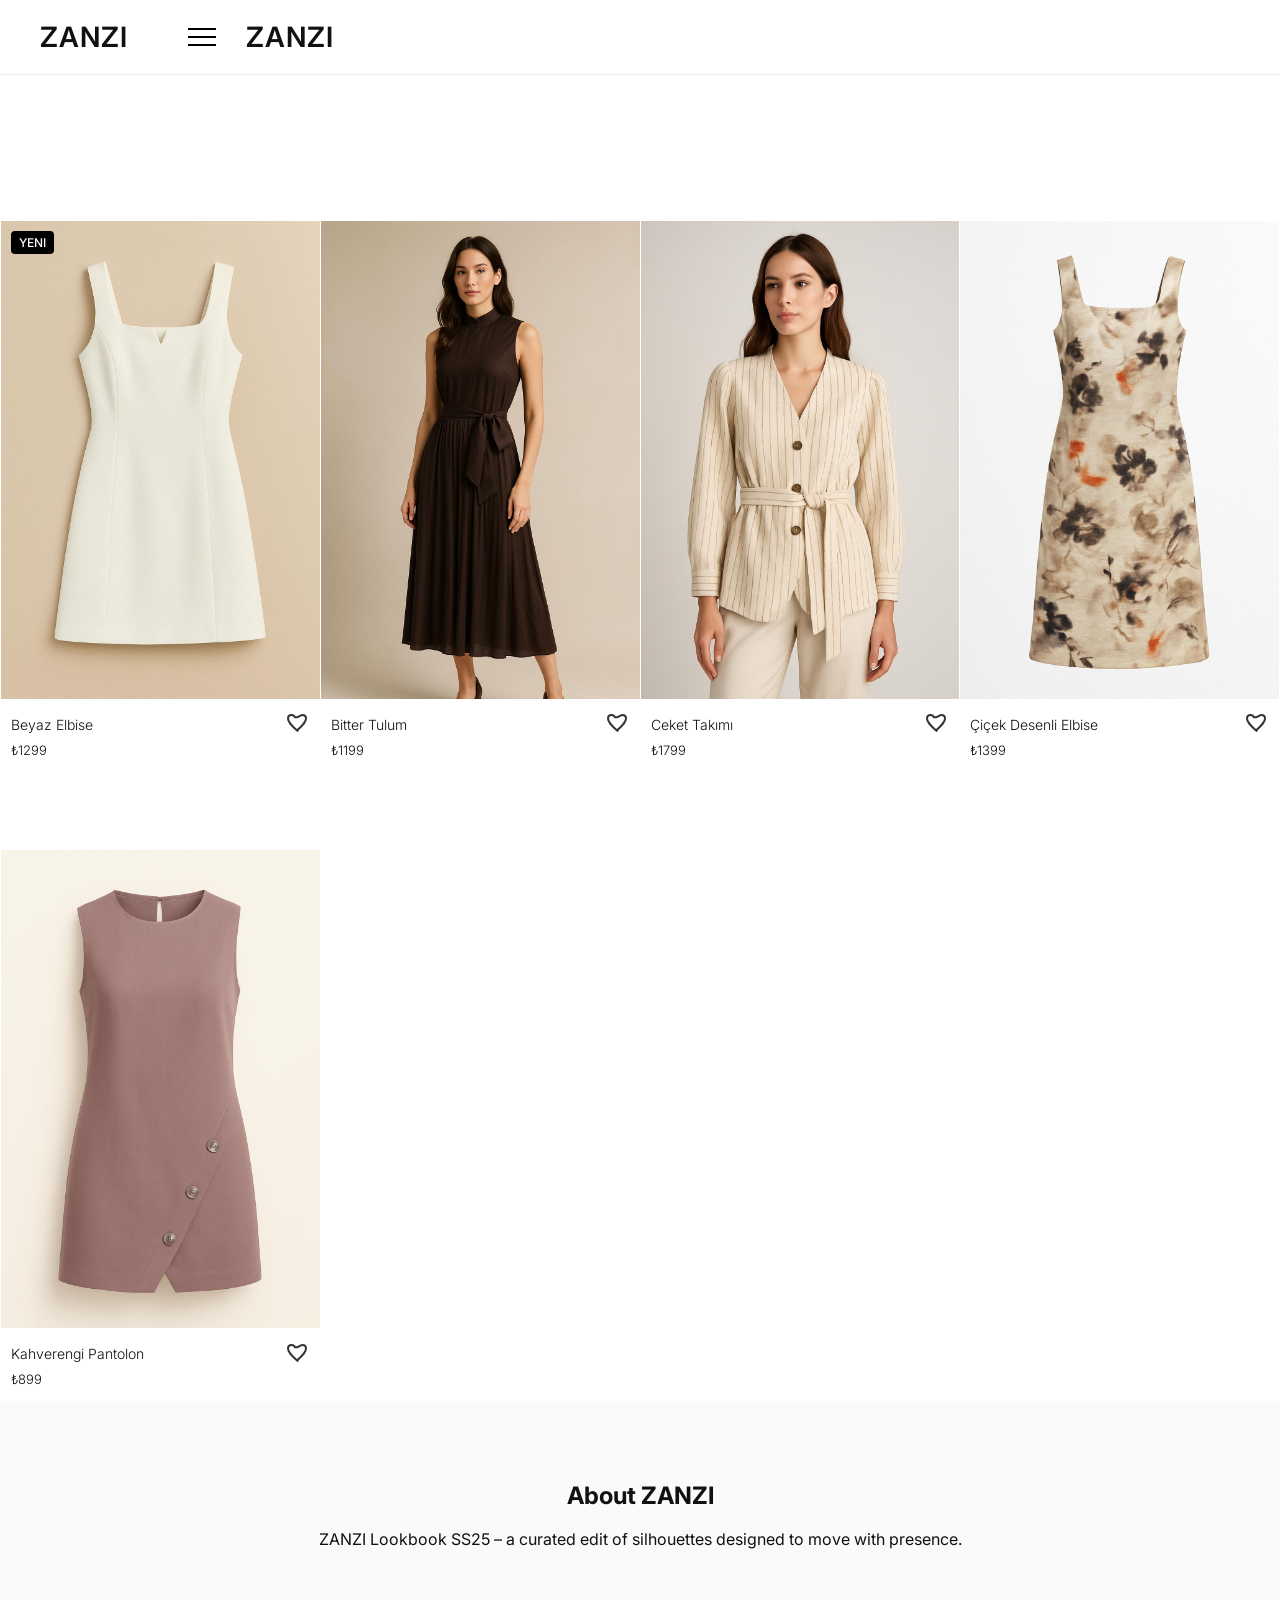
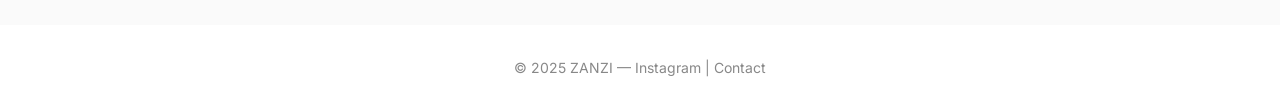
==== index.html @ be638c6b "Update index.html" ====
<!DOCTYPE html>
<html lang="en">
<head>
  <meta charset="UTF-8" />
  <meta name="viewport" content="width=device-width, initial-scale=1.0" />
  <title>ZANZI Lookbook</title>
  <link rel="stylesheet" href="style.css" />
  <link href="https://fonts.googleapis.com/css2?family=Playfair+Display:wght@400;600&family=Inter:wght@400;500&display=swap" rel="stylesheet">
</head>
<body class="page-transition">

<header>
  <div class="header-left">
  <div class="logo">ZANZI</div>
  <div id="userInfo" class="user-info"></div>
    <div class="hamburger" onclick="toggleMenu()">
      <svg width="28" height="18" viewBox="0 0 28 18" fill="none" xmlns="http://www.w3.org/2000/svg">
        <rect class="line1" y="0" width="28" height="2" fill="black"/>
        <rect class="line2" y="8" width="28" height="2" fill="black"/>
        <rect class="line3" y="16" width="28" height="2" fill="black"/>
      </svg>
    </div>
    <div class="logo">ZANZI</div>
  </div>
</header>

<div id="overlay" class="overlay" onclick="toggleMenu()"></div>
  
<nav id="mobileMenu" class="mobile-menu">
  <div class="close-btn" onclick="toggleMenu()">
  <svg viewBox="0 0 24 24" width="20" height="20" xmlns="http://www.w3.org/2000/svg">
    <line x1="4" y1="4" x2="20" y2="20" stroke="#000" stroke-width="2" />
    <line x1="20" y1="4" x2="4" y2="20" stroke="#000" stroke-width="2" />
  </svg>
</div>

  <style>
    .menu-links li a.highlight {
      color: #E63946; /* Kırmızı */
      font-weight: 600; /* Hafif kalın */
    }
    .menu-links li a {
      font-size: 16px; /* Daha küçük font */
      text-decoration: none;
      color: black;
      display: block;
      padding: 8px 20px; /* Sola hizalama için iç boşluk */
      transition: color 0.3s ease;
      text-align: left; /* SOLA HİZALI */
      text-transform: uppercase;
    }
    .menu-links li a:hover {
      color: #666; /* Hover'da hafif gri */
    }
    .menu-links {
      list-style: none;
      padding: 0;
      margin-top: 60px;
    }
  </style>

  <ul class="menu-links">
    <li><a href="/yeni-gelenler" class="highlight">Yeni Gelenler</a></li>
    <li><a href="/kategori/elbise">Elbise</a></li>
    <li><a href="/kategori/pantolon">Pantolon</a></li>
    <li><a href="/kategori/gomlek-ve-bluzlar">Gömlek ve Bluzlar</a></li>
    <li><a href="/kategori/takim-ve-kombinler">Takım ve Kombinler</a></li>
    <li><a href="/kategori/ceket">Ceket</a></li>
    <li><a href="/kategori/etek">Etek</a></li>
    <li><a href="/kategori/tulum">Tulum</a></li>
    <li><a href="favoriler.html" class="highlight">Favorilerim</a></li>
    <li><a href="login.html">Giriş Yap</a></li>

  </ul>
</nav>


<main>
  <section class="hero">
    <div class="overlay">
      <h1>Spring/Summer 2025</h1>
      <p>Minimal shapes. Modern silhouettes.</p>
    </div>
  </section>

  <section class="lookbook">
    <!-- Beyaz Elbise -->
    <div class="product-card fade-in">
      <div class="slider-container">
        <div class="badge">Yeni</div>
        <div class="slider" data-offset="0">
          <div class="slide-item">
            <img src="images/beyaz1.jpg" alt="Beyaz 1" loading="lazy">
          </div>
          <div class="slide-item">
            <img src="images/beyaz2.jpg" alt="Beyaz 2" loading="lazy">
          </div>
        </div>
        <button class="prev" onclick="slidePrev(this)">‹</button>
        <button class="next" onclick="slideNext(this)">›</button>
      </div>
      <div class="product-info">
        <div class="info-top">
          <a href="beyaz.html"><h2>Beyaz Elbise</h2></a>
          <div class="favorite-icon" onclick="toggleFavorite(this)">
            <svg viewBox="0 0 24 24" class="heart" xmlns="http://www.w3.org/2000/svg">
              <path d="M12 21.35l-1.45-1.32C5.4 15.36 2 12.28 2 8.5
              2 6.5 3.5 5 5.5 5c1.54 0 3.04.99 3.57 2.36h1.87C13.46 5.99
              14.96 5 16.5 5 18.5 5 20 6.5 20 8.5c0 3.78-3.4 6.86-8.55 11.54L12 21.35z"
              fill="none" stroke="#333" stroke-width="2"/>
            </svg>
          </div>
        </div>
        <p class="price">₺1299</p>
      </div>
    </div>

    <!-- Bitter Tulum -->
    <div class="product-card fade-in">
      <div class="slider-container">
        <div class="slider" data-offset="0">
          <div class="slide-item">
            <img src="images/bitter1.jpg" alt="Bitter" loading="lazy">
          </div>
        </div>
        <button class="prev" onclick="slidePrev(this)">‹</button>
        <button class="next" onclick="slideNext(this)">›</button>
      </div>
      <div class="product-info">
        <div class="info-top">
          <a href="bitter.html"><h2>Bitter Tulum</h2></a>
          <div class="favorite-icon" onclick="toggleFavorite(this)">
            <svg viewBox="0 0 24 24" class="heart" xmlns="http://www.w3.org/2000/svg">
              <path d="M12 21.35l-1.45-1.32C5.4 15.36 2 12.28 2 8.5
              2 6.5 3.5 5 5.5 5c1.54 0 3.04.99 3.57 2.36h1.87C13.46 5.99
              14.96 5 16.5 5 18.5 5 20 6.5 20 8.5c0 3.78-3.4 6.86-8.55 11.54L12 21.35z"
              fill="none" stroke="#333" stroke-width="2"/>
            </svg>
          </div>
        </div>
        <p class="price">₺1199</p>
      </div>
    </div>

    <!-- Ceket Takımı -->
    <div class="product-card fade-in">
      <div class="slider-container">
        <div class="slider" data-offset="0">
          <div class="slide-item">
            <img src="images/ceket1.jpg" alt="Ceket 1" loading="lazy">
          </div>
          <div class="slide-item">
            <img src="images/ceket2.jpg" alt="Ceket 2" loading="lazy">
          </div>
        </div>
        <button class="prev" onclick="slidePrev(this)">‹</button>
        <button class="next" onclick="slideNext(this)">›</button>
      </div>
      <div class="product-info">
        <div class="info-top">
          <a href="ceket.html"><h2>Ceket Takımı</h2></a>
          <div class="favorite-icon" onclick="toggleFavorite(this)">
            <svg viewBox="0 0 24 24" class="heart" xmlns="http://www.w3.org/2000/svg">
              <path d="M12 21.35l-1.45-1.32C5.4 15.36 2 12.28 2 8.5
              2 6.5 3.5 5 5.5 5c1.54 0 3.04.99 3.57 2.36h1.87C13.46 5.99
              14.96 5 16.5 5 18.5 5 20 6.5 20 8.5c0 3.78-3.4 6.86-8.55 11.54L12 21.35z"
              fill="none" stroke="#333" stroke-width="2"/>
            </svg>
          </div>
        </div>
        <p class="price">₺1799</p>
      </div>
    </div>
    <!-- Çiçek Desenli Elbise -->
    <div class="product-card fade-in">
      <div class="slider-container">
        <div class="slider" data-offset="0">
          <div class="slide-item">
            <img src="images/cicek1.jpg" alt="Çiçek 1" loading="lazy">
          </div>
          <div class="slide-item">
            <img src="images/cicek2.jpg" alt="Çiçek 2" loading="lazy">
          </div>
        </div>
        <button class="prev" onclick="slidePrev(this)">‹</button>
        <button class="next" onclick="slideNext(this)">›</button>
      </div>
      <div class="product-info">
        <div class="info-top">
          <a href="cicek.html"><h2>Çiçek Desenli Elbise</h2></a>
          <div class="favorite-icon" onclick="toggleFavorite(this)">
            <svg viewBox="0 0 24 24" class="heart" xmlns="http://www.w3.org/2000/svg">
              <path d="M12 21.35l-1.45-1.32C5.4 15.36 2 12.28 2 8.5
              2 6.5 3.5 5 5.5 5c1.54 0 3.04.99 3.57 2.36h1.87C13.46 5.99
              14.96 5 16.5 5 18.5 5 20 6.5 20 8.5c0 3.78-3.4 6.86-8.55 11.54L12 21.35z"
              fill="none" stroke="#333" stroke-width="2"/>
            </svg>
          </div>
        </div>
        <p class="price">₺1399</p>
      </div>
    </div>

    <!-- Kahverengi Pantolon -->
    <div class="product-card fade-in">
      <div class="slider-container">
        <div class="slider" data-offset="0">
          <div class="slide-item">
            <img src="images/kahve1.jpg" alt="Kahverengi" loading="lazy">
          </div>
        </div>
        <button class="prev" onclick="slidePrev(this)">‹</button>
        <button class="next" onclick="slideNext(this)">›</button>
      </div>
      <div class="product-info">
        <div class="info-top">
          <a href="kahve.html"><h2>Kahverengi Pantolon</h2></a>
          <div class="favorite-icon" onclick="toggleFavorite(this)">
            <svg viewBox="0 0 24 24" class="heart" xmlns="http://www.w3.org/2000/svg">
              <path d="M12 21.35l-1.45-1.32C5.4 15.36 2 12.28 2 8.5
              2 6.5 3.5 5 5.5 5c1.54 0 3.04.99 3.57 2.36h1.87C13.46 5.99
              14.96 5 16.5 5 18.5 5 20 6.5 20 8.5c0 3.78-3.4 6.86-8.55 11.54L12 21.35z"
              fill="none" stroke="#333" stroke-width="2"/>
            </svg>
          </div>
        </div>
        <p class="price">₺899</p>
      </div>
    </div>

  </section>

  <section class="about">
    <h2>About ZANZI</h2>
    <p>ZANZI Lookbook SS25 – a curated edit of silhouettes designed to move with presence.</p>
  </section>
</main>

<footer>
  <p>© 2025 ZANZI — Instagram | Contact</p>
</footer>

<script src="script.js"></script>

</body>
</html>
<script>
  const currentUser = localStorage.getItem("currentUser");
  const userInfo = document.getElementById("userInfo");

  if (currentUser && userInfo) {
    userInfo.innerHTML = `👋 Merhaba, ${currentUser} <button onclick="logout()">Çıkış</button>`;
  }

  function logout() {
    localStorage.removeItem("currentUser");
    location.reload();
  }
</script>
---- style.css ----
/* Genel */
body {
  font-family: 'Inter', sans-serif;
  margin: 0;
  padding: 0;
  background: #fff;
  color: #111;
}

h1, h2 {
  font-family: 'Inter', sans-serif;
}

.page-transition {
  opacity: 0;
  transition: opacity 0.5s ease;
}
.page-transition.visible {
  opacity: 1;
}

/* Header */
header {
  position: fixed;
  top: 0;
  width: 100%;
  background: #fff;
  display: flex;
  align-items: center;
  justify-content: flex-start;
  padding: 20px 40px;
  border-bottom: 1px solid #eee;
  z-index: 999;
}

.header-left {
  display: flex;
  align-items: center;
  gap: 30px;
}

.logo {
  font-size: 28px;
  font-weight: 600;
  letter-spacing: 1px;
}

/* Hamburger Menu */
.hamburger {
  cursor: pointer;
  display: flex;
  align-items: center;
  justify-content: center;
}

.hamburger svg {
  transition: transform 0.3s ease;
}

.hamburger:hover svg {
  transform: scale(1.1);
}

.hamburger svg rect {
  transition: all 0.4s ease;
}

.hamburger.active .line1 {
  transform: rotate(45deg) translate(5px, 5px);
}
.hamburger.active .line2 {
  opacity: 0;
}
.hamburger.active .line3 {
  transform: rotate(-45deg) translate(5px, -5px);
}

/* Mobile Menu */
.mobile-menu {
  position: fixed;
  top: 0;
  left: -100%;
  width: 50%;
  height: 100%;
  background: #fff;
  box-shadow: 4px 0 10px rgba(0,0,0,0.2);
  transition: left 0.5s ease;
  z-index: 1000;
  padding: 60px 20px;
}

.mobile-menu.show-menu {
  left: 0;
}

.mobile-menu ul {
  list-style: none;
  padding: 0;
  margin: 0;
}

.mobile-menu ul li {
  margin-bottom: 30px;
}

.mobile-menu ul li a {
  text-decoration: none;
  color: #111;
  font-size: 13px;
  font-weight: 500;
  transition: color 0.3s ease;
}

.mobile-menu ul li a:hover {
  color: #999;
}

.close-btn {
  position: absolute;
  top: 20px;
  right: 20px; /* ← SOL DEĞİL, SAĞA YASLADIK */
  z-index: 1000;
  cursor: pointer;
}

.close-btn:hover {
  transform: rotate(90deg);
}

/* Main */
main {
  padding-top: 100px;
}

/* Hero */
.hero {
  padding: 60px;
  text-align: center;
}

/* Lookbook */
.lookbook {
  display: grid;
  grid-template-columns: repeat(4, 1fr);
  column-gap: 1px;
  row-gap: 80px;
  padding: 1px;
}

/* Slider yapısı */
.slider-container {
  position: relative;
  overflow: hidden;
  width: 100%;
  padding-top: 150%; /* 3:4 oran */
}

.slider {
  position: absolute;
  top: 0;
  left: 0;
  height: 100%;
  display: flex;
  transition: transform 0.5s ease;
}

.slide-item {
  flex: 0 0 100%;
  height: 100%;
  display: flex;
  align-items: center;
  justify-content: center;
}

.slide-item img {
  width: 100%;
  height: 100%;
  object-fit: cover;
  aspect-ratio: 3 / 4;
}

/* Scroll Butonları */
.prev,
.next {
  position: absolute;
  top: 50%;
  transform: translateY(-50%);
  background: transparent; /* <<< Arka plan tamamen şeffaf */
  border: none;
  font-size: 28px;
  cursor: pointer;
  padding: 6px 10px;
  z-index: 10;
  color: #333; /* <<< Ok rengi sabit */
  opacity: 0; /* <<< Başlangıçta görünmez */
}


.slider-container:hover .prev,
.slider-container:hover .next {
  opacity: 1; /* <<< Slider'ın üstüne gelince görünür */
}




.prev {
  left: 10px;
}

.next {
  right: 10px;
}



/* Ürün Kartı */
.product-card {
  flex: 0 0 auto;
  width: 100%;
  overflow: hidden;
  text-align: center;
}

.product-info {
  padding: 10px;
  text-align: left;
}

.product-info h2 {
  font-size: 14px;
  font-weight: 300;
  margin: 5px 0 3px;
  letter-spacing: 0;
  color: #111;
  text-decoration: none;
  text-transform: none;
  line-height: 1.6;
}

.product-info .price {
  font-size: 13px;
  font-weight: 300;
  color: #111;
  margin: 0;
  line-height: 1.6;
}

.product-card a {
  text-decoration: none;
  color: inherit;
}

/* Favori İkonu */
.info-top {
  display: flex;
  align-items: center;
  justify-content: space-between;
}

.favorite-icon .heart {
  width: 24px;
  height: 24px;
  transition: all 0.3s ease;
  cursor: pointer;
}

.favorite-icon.active .heart path {
  fill: #E63946;
  stroke: #E63946;
}



/* About */
.about {
  text-align: center;
  padding: 60px 40px;
  background-color: #fafafa;
}

/* Footer */
footer {
  text-align: center;
  padding: 20px;
  font-size: 14px;
  color: #888;
}

/* Fade-in Animasyon */
.fade-in {
  opacity: 0;
  transform: translateY(20px);
  transition: opacity 0.8s ease, transform 0.8s ease;
}
.fade-in.visible {
  opacity: 1;
  transform: translateY(0);
}

/* Responsive */
@media (max-width: 1024px) {
  .lookbook {
    grid-template-columns: repeat(2, 1fr);
  }
}

@media (max-width: 768px) {
  .lookbook {
    grid-template-columns: 1fr;
  }
}
.badge {
  position: absolute;
  top: 10px;
  left: 10px;
  background: black;
  color: white;
  font-size: 12px;
  padding: 4px 8px;
  text-transform: uppercase;
  border-radius: 4px;
  font-weight: 500;
  z-index: 5;
}
.overlay {
  position: fixed;
  top: 0;
  left: 0;
  width: 100%;
  height: 100%;
  background: rgba(0, 0, 0, 0.2); /* %70 karanlık */
  z-index: 8; /* Menüden hemen aşağıda olmalı */
  opacity: 0;
  pointer-events: none;
  transition: opacity 0.3s ease;
}

.overlay.show {
  opacity: 1;
  pointer-events: all;
}
<style>
  .menu-links li a.highlight {
    color: #E63946; /* Kırmızı - Yeni Gelenler */
    font-weight: 600;
  }
  .menu-links li a {
    font-size: 14px; /* Mango.com büyüklüğü */
    line-height: 18px; /* Satır yüksekliği */
    text-decoration: none;
    color: black;
    display: block;
    padding: 8px 20px; /* Sol boşluk */
    transition: color 0.3s ease;
    text-align: left; /* Sola hizalı */
    letter-spacing: 0.2px; /* Profesyonel görünüm için hafif aralık */
  }
  .menu-links li a:hover {
    color: #666; /* Hover efekt */
  }
  .menu-links {
    list-style: none;
    padding: 0;
    margin-top: 60px;
  }
</style>
/* -------------------
   Sliding Menu Temel Stil
-------------------- */
#mobileMenu {
  position: fixed;
  top: 0;
  left: 0;
  height: 100%;
  background: white;
  z-index: 999;
  transform: translateX(-100%);
  transition: transform 0.4s cubic-bezier(0.4, 0, 0.2, 1); /* Daha pürüzsüz */
  overflow-y: auto;
  padding-top: 80px;
  width: 100%; /* Mobil için tam ekran */
  box-shadow: 2px 0 10px rgba(0, 0, 0, 0.1);
}

/* Menü Açıldığında */
#mobileMenu.show-menu {
  transform: translateX(0);
}

/* -------------------
   Masaüstü Ekranlar için Menü Genişliğini Daralt
-------------------- */
@media (min-width: 768px) {
  #mobileMenu {
    width: 400px; /* Masaüstünde sabit sol panel */
  }
}

/* -------------------
   Overlay (karartma katmanı)
-------------------- */
#overlay {
  position: fixed;
  top: 0;
  left: 0;
  width: 100%;
  height: 100%;
  background: rgba(0,0,0,0.7);
  z-index: 998;
  opacity: 0;
  pointer-events: none;
  transition: opacity 0.3s ease;
}
#overlay.show {
  opacity: 1;
  pointer-events: all;
}
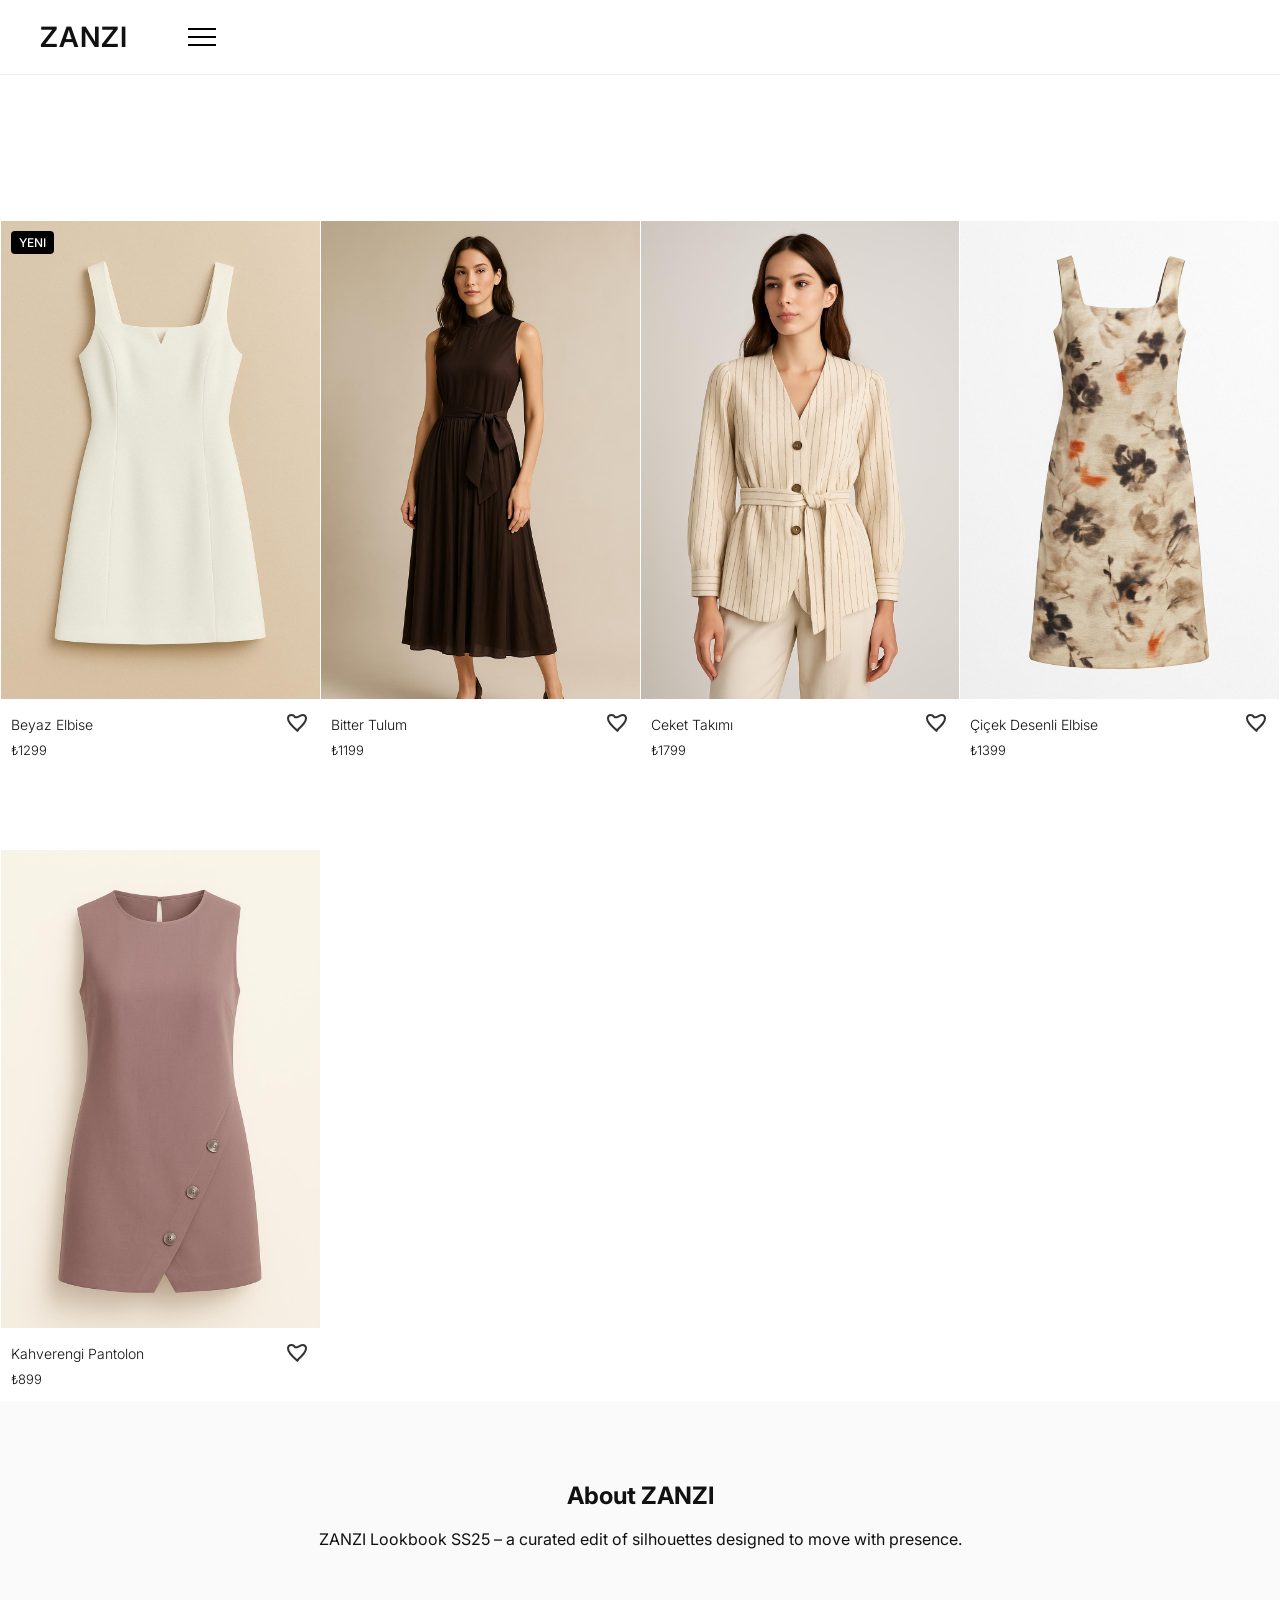
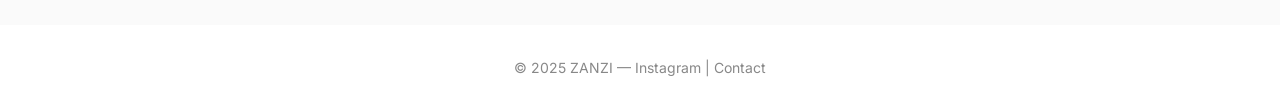
==== commit ad9dd26b: "Update index.html" ====
--- a/index.html
+++ b/index.html
@@ -11,8 +11,8 @@
 
 <header>
   <div class="header-left">
-  <div class="logo">ZANZI</div>
-  <div id="userInfo" class="user-info"></div>
+    <div class="logo">ZANZI</div>
+    <div id="userInfo" class="user-info"></div>
     <div class="hamburger" onclick="toggleMenu()">
       <svg width="28" height="18" viewBox="0 0 28 18" fill="none" xmlns="http://www.w3.org/2000/svg">
         <rect class="line1" y="0" width="28" height="2" fill="black"/>
@@ -20,7 +20,6 @@
         <rect class="line3" y="16" width="28" height="2" fill="black"/>
       </svg>
     </div>
-    <div class="logo">ZANZI</div>
   </div>
 </header>
 
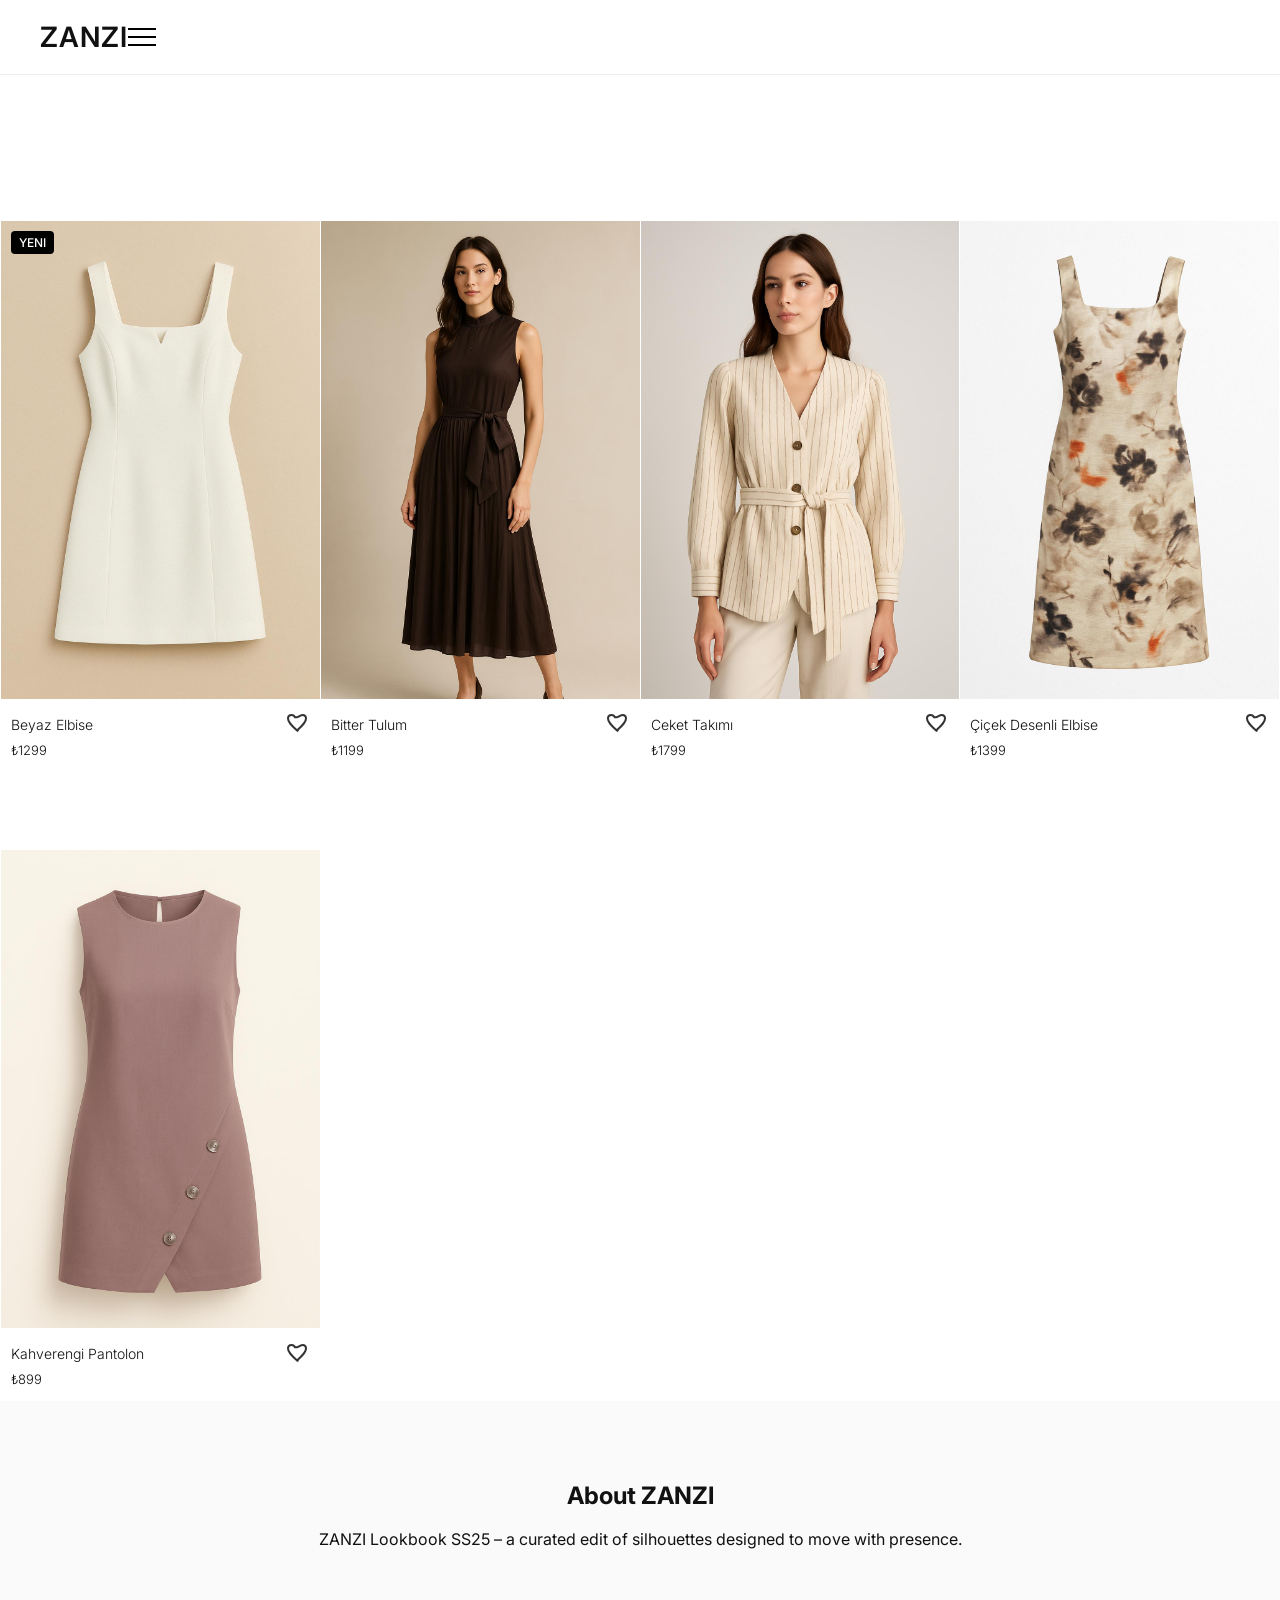
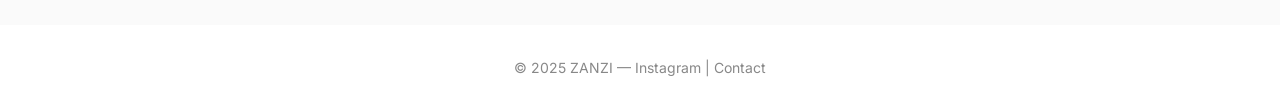
==== commit db75edaf: "Update index.html" ====
--- a/index.html
+++ b/index.html
@@ -9,10 +9,12 @@
 </head>
 <body class="page-transition">
 
-<header>
-  <div class="header-left">
-    <div class="logo">ZANZI</div>
+<header class="header">
+  <div class="logo">ZANZI</div>
+
+  <div class="user-hamburger">
     <div id="userInfo" class="user-info"></div>
+
     <div class="hamburger" onclick="toggleMenu()">
       <svg width="28" height="18" viewBox="0 0 28 18" fill="none" xmlns="http://www.w3.org/2000/svg">
         <rect class="line1" y="0" width="28" height="2" fill="black"/>
@@ -240,9 +242,6 @@
 </footer>
 
 <script src="script.js"></script>
-
-</body>
-</html>
 <script>
   const currentUser = localStorage.getItem("currentUser");
   const userInfo = document.getElementById("userInfo");
@@ -256,3 +255,6 @@
     location.reload();
   }
 </script>
+</body>
+</html>
+
--- a/style.css
+++ b/style.css
@@ -416,3 +416,19 @@
   opacity: 1;
   pointer-events: all;
 }
+.user-info {
+  margin-left: auto;
+  font-size: 14px;
+  color: #222;
+  display: flex;
+  align-items: center;
+  gap: 8px;
+}
+.user-info button {
+  font-size: 12px;
+  padding: 4px 8px;
+  background: transparent;
+  border: 1px solid #ccc;
+  cursor: pointer;
+  border-radius: 4px;
+}
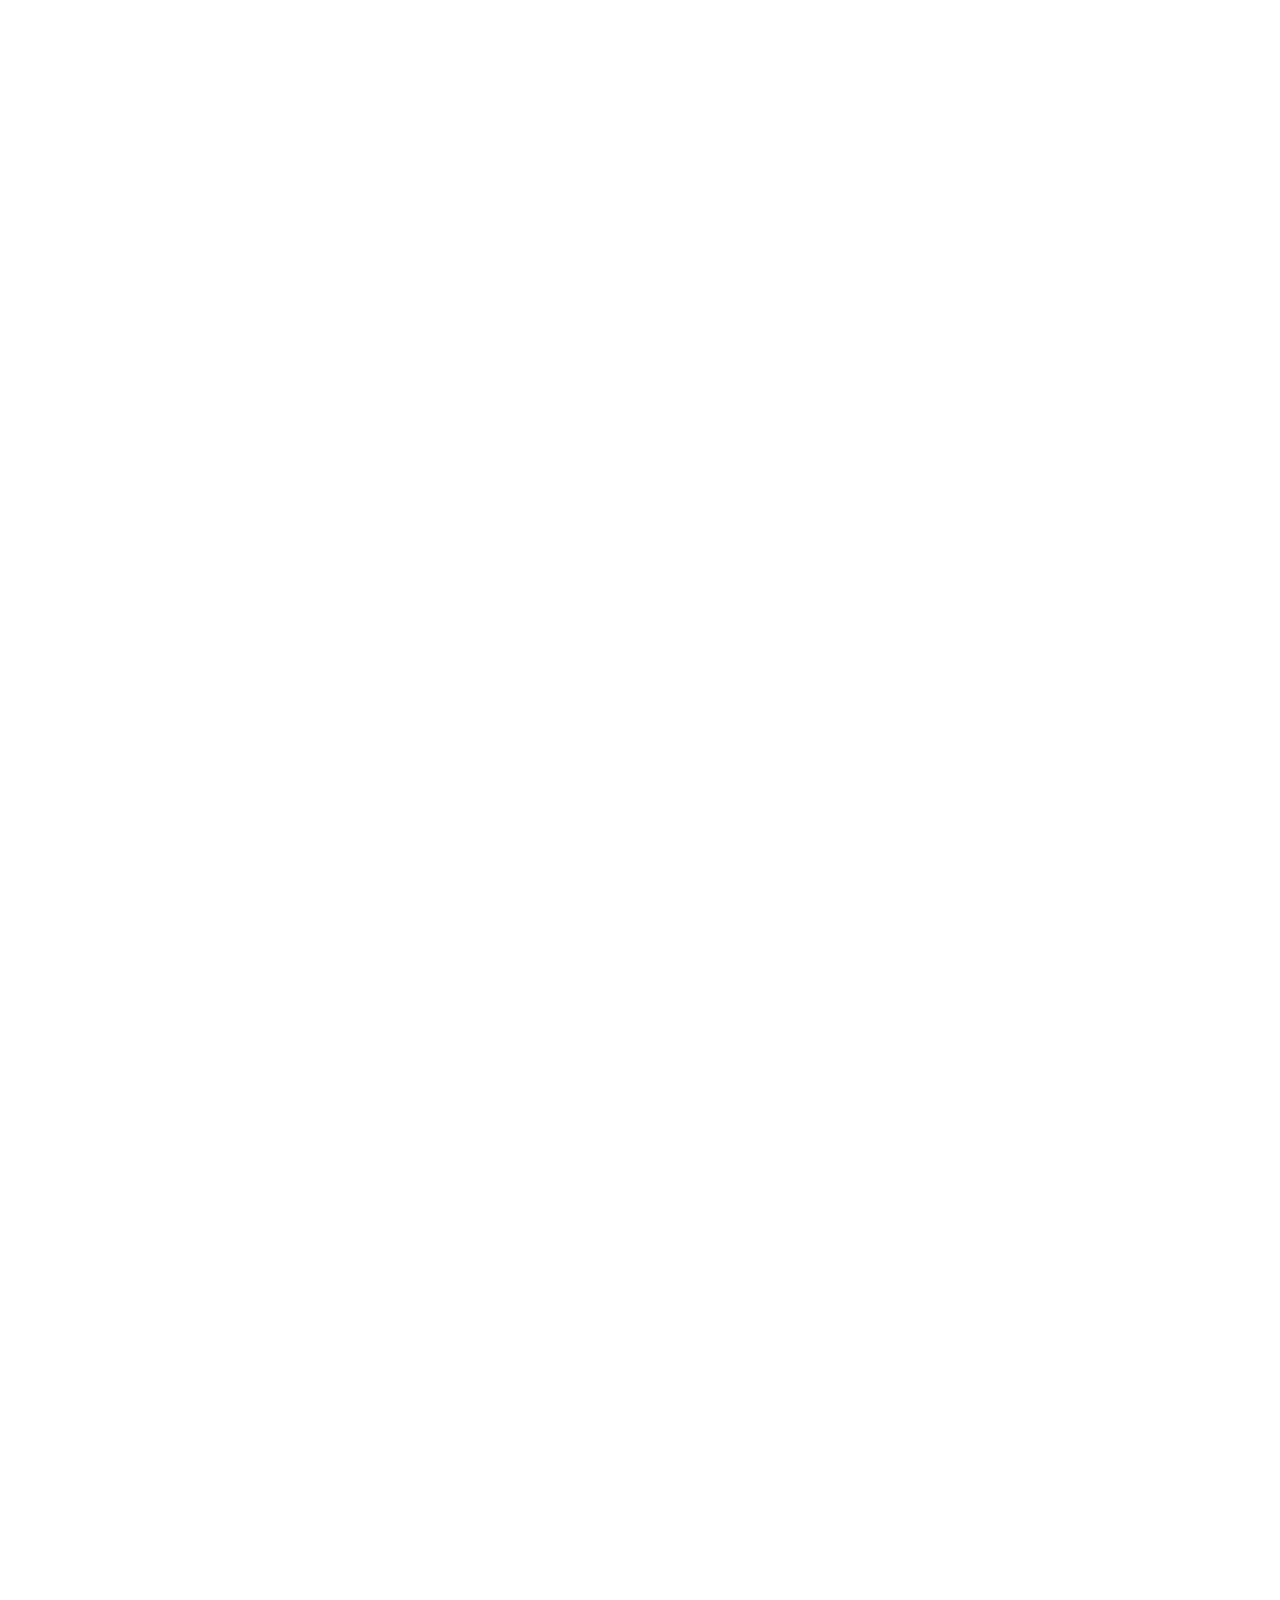
==== commit 241d2358: "Update index.html" ====
--- a/index.html
+++ b/index.html
@@ -241,7 +241,6 @@
   <p>© 2025 ZANZI — Instagram | Contact</p>
 </footer>
 
-<script src="script.js"></script>
 <script>
   const currentUser = localStorage.getItem("currentUser");
   const userInfo = document.getElementById("userInfo");
@@ -255,6 +254,7 @@
     location.reload();
   }
 </script>
+
 </body>
 </html>
 
--- a/style.css
+++ b/style.css
@@ -432,3 +432,42 @@
   cursor: pointer;
   border-radius: 4px;
 }
+header.header {
+  display: flex;
+  align-items: center;
+  justify-content: space-between;
+  padding: 20px 40px;
+  background: white;
+  border-bottom: 1px solid #eee;
+  z-index: 1000;
+  position: fixed;
+  width: 100%;
+}
+
+.logo {
+  font-size: 28px;
+  font-weight: 600;
+}
+
+.user-hamburger {
+  display: flex;
+  align-items: center;
+  gap: 16px;
+}
+
+.user-info {
+  font-size: 14px;
+  color: #222;
+  display: flex;
+  align-items: center;
+  gap: 8px;
+}
+
+.user-info button {
+  font-size: 12px;
+  padding: 4px 8px;
+  background: transparent;
+  border: 1px solid #ccc;
+  cursor: pointer;
+  border-radius: 4px;
+}
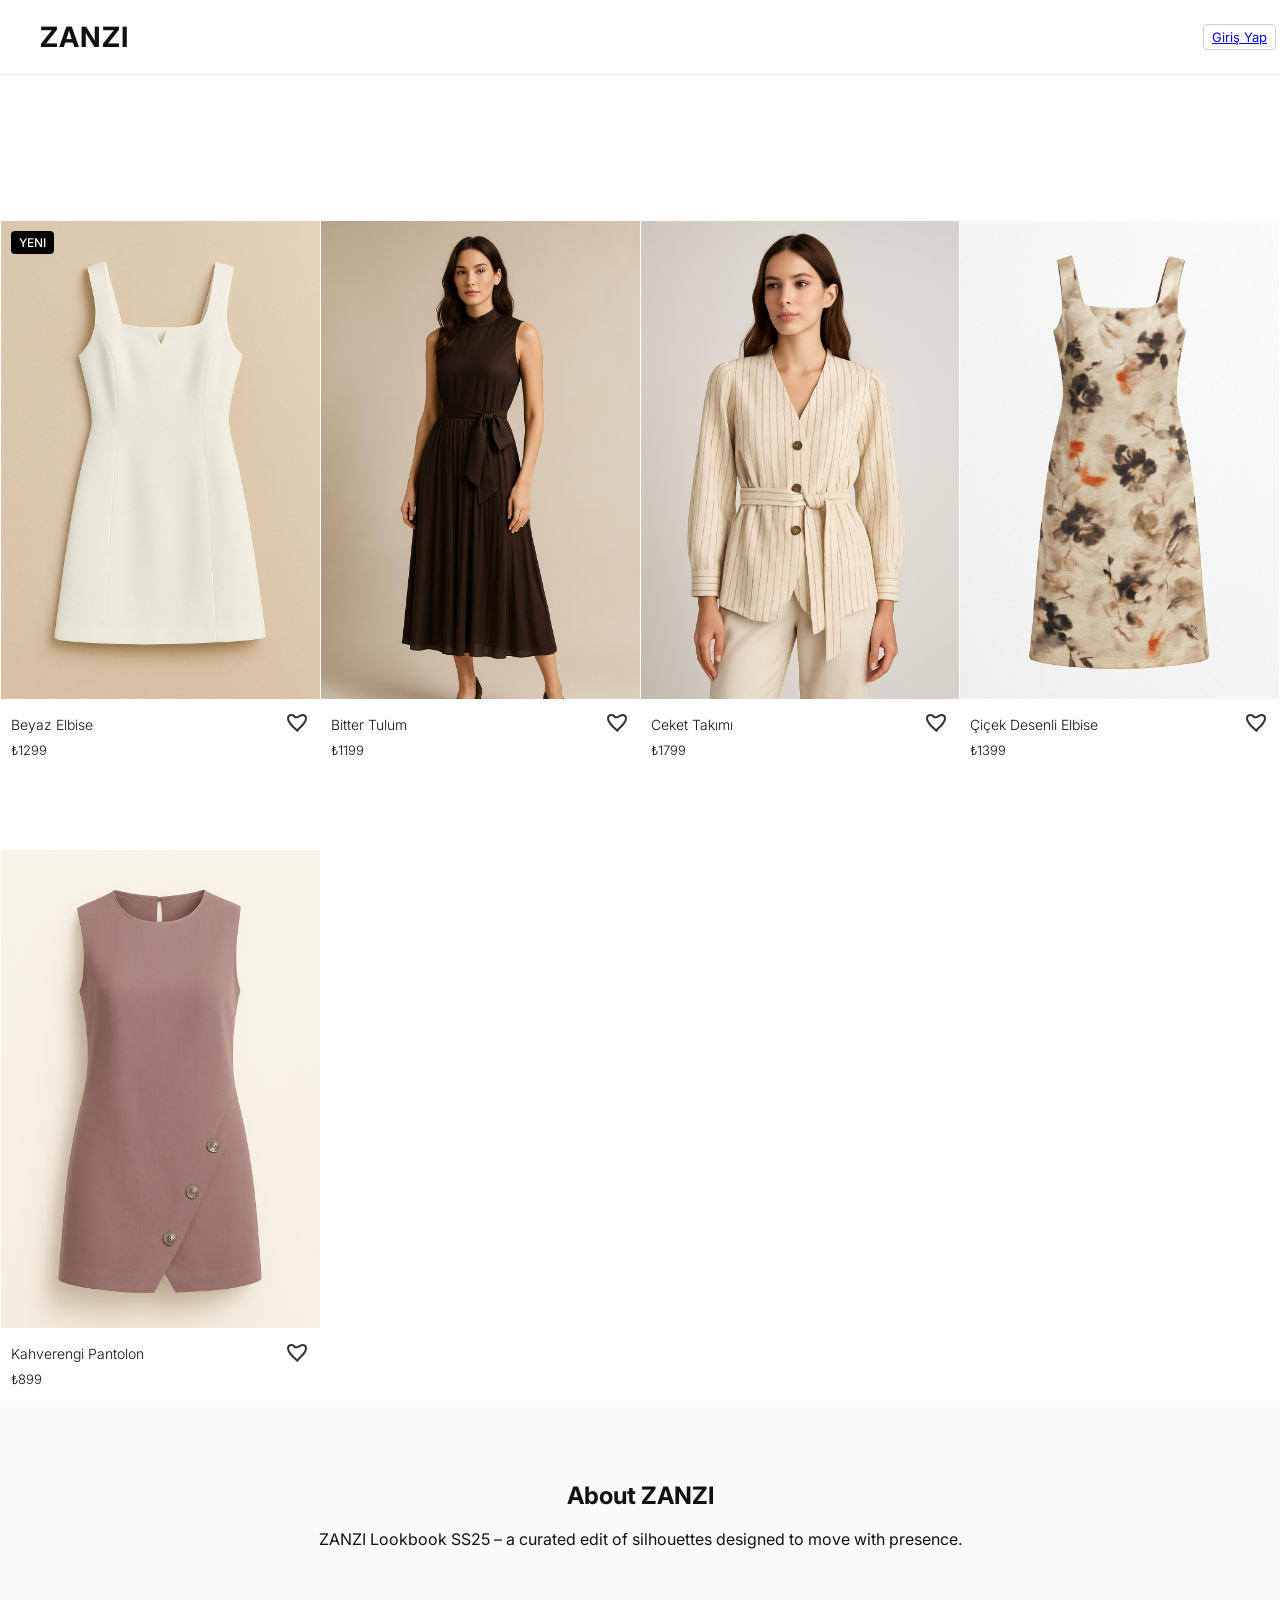
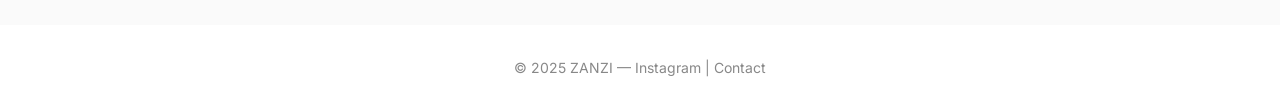
==== commit c7076f55: "Update index.html" ====
--- a/index.html
+++ b/index.html
@@ -11,10 +11,8 @@
 
 <header class="header">
   <div class="logo">ZANZI</div>
-
   <div class="user-hamburger">
     <div id="userInfo" class="user-info"></div>
-
     <div class="hamburger" onclick="toggleMenu()">
       <svg width="28" height="18" viewBox="0 0 28 18" fill="none" xmlns="http://www.w3.org/2000/svg">
         <rect class="line1" y="0" width="28" height="2" fill="black"/>
@@ -29,34 +27,46 @@
   
 <nav id="mobileMenu" class="mobile-menu">
   <div class="close-btn" onclick="toggleMenu()">
-  <svg viewBox="0 0 24 24" width="20" height="20" xmlns="http://www.w3.org/2000/svg">
-    <line x1="4" y1="4" x2="20" y2="20" stroke="#000" stroke-width="2" />
-    <line x1="20" y1="4" x2="4" y2="20" stroke="#000" stroke-width="2" />
-  </svg>
-</div>
-
-  <style>
-    .menu-links li a.highlight {
-      color: #E63946; /* Kırmızı */
-      font-weight: 600; /* Hafif kalın */
-    }
-    .menu-links li a {
-      font-size: 16px; /* Daha küçük font */
-      text-decoration: none;
-      color: black;
-      display: block;
-      padding: 8px 20px; /* Sola hizalama için iç boşluk */
-      transition: color 0.3s ease;
-      text-align: left; /* SOLA HİZALI */
-      text-transform: uppercase;
-    }
-    .menu-links li a:hover {
-      color: #666; /* Hover'da hafif gri */
-    }
-    .menu-links {
-      list-style: none;
-      padding: 0;
-      margin-top: 60px;
+    <svg viewBox="0 0 24 24" width="20" height="20" xmlns="http://www.w3.org/2000/svg">
+      <line x1="4" y1="4" x2="20" y2="20" stroke="#000" stroke-width="2" />
+      <line x1="20" y1="4" x2="4" y2="20" stroke="#000" stroke-width="2" />
+    </svg>
+  </div>
+
+<style>
+    .header {
+      display: flex;
+      justify-content: space-between;
+      align-items: center;
+      padding: 20px 40px;
+      background-color: #fff;
+      border-bottom: 1px solid #eee;
+      position: fixed;
+      width: 100%;
+      top: 0;
+      z-index: 1000;
+    }
+    .logo {
+      font-size: 28px;
+      font-weight: bold;
+    }
+    .user-hamburger {
+      display: flex;
+      align-items: center;
+      gap: 16px;
+    }
+    .user-info {
+      font-size: 14px;
+      color: #333;
+    }
+    .user-info a, .user-info button {
+      font-size: 13px;
+      margin-left: 12px;
+      padding: 4px 8px;
+      border: 1px solid #ccc;
+      border-radius: 4px;
+      background: none;
+      cursor: pointer;
     }
   </style>
 
@@ -70,8 +80,6 @@
     <li><a href="/kategori/etek">Etek</a></li>
     <li><a href="/kategori/tulum">Tulum</a></li>
     <li><a href="favoriler.html" class="highlight">Favorilerim</a></li>
-    <li><a href="login.html">Giriş Yap</a></li>
-
   </ul>
 </nav>
 
@@ -245,8 +253,12 @@
   const currentUser = localStorage.getItem("currentUser");
   const userInfo = document.getElementById("userInfo");
 
-  if (currentUser && userInfo) {
-    userInfo.innerHTML = `👋 Merhaba, ${currentUser} <button onclick="logout()">Çıkış</button>`;
+  if (userInfo) {
+    if (currentUser) {
+      userInfo.innerHTML = `👋 Merhaba, ${currentUser} <button onclick="logout()">Çıkış</button>`;
+    } else {
+      userInfo.innerHTML = `<a href='login.html'>Giriş Yap</a>`;
+    }
   }
 
   function logout() {
@@ -254,6 +266,7 @@
     location.reload();
   }
 </script>
+<script src="script.js"></script>
 
 </body>
 </html>
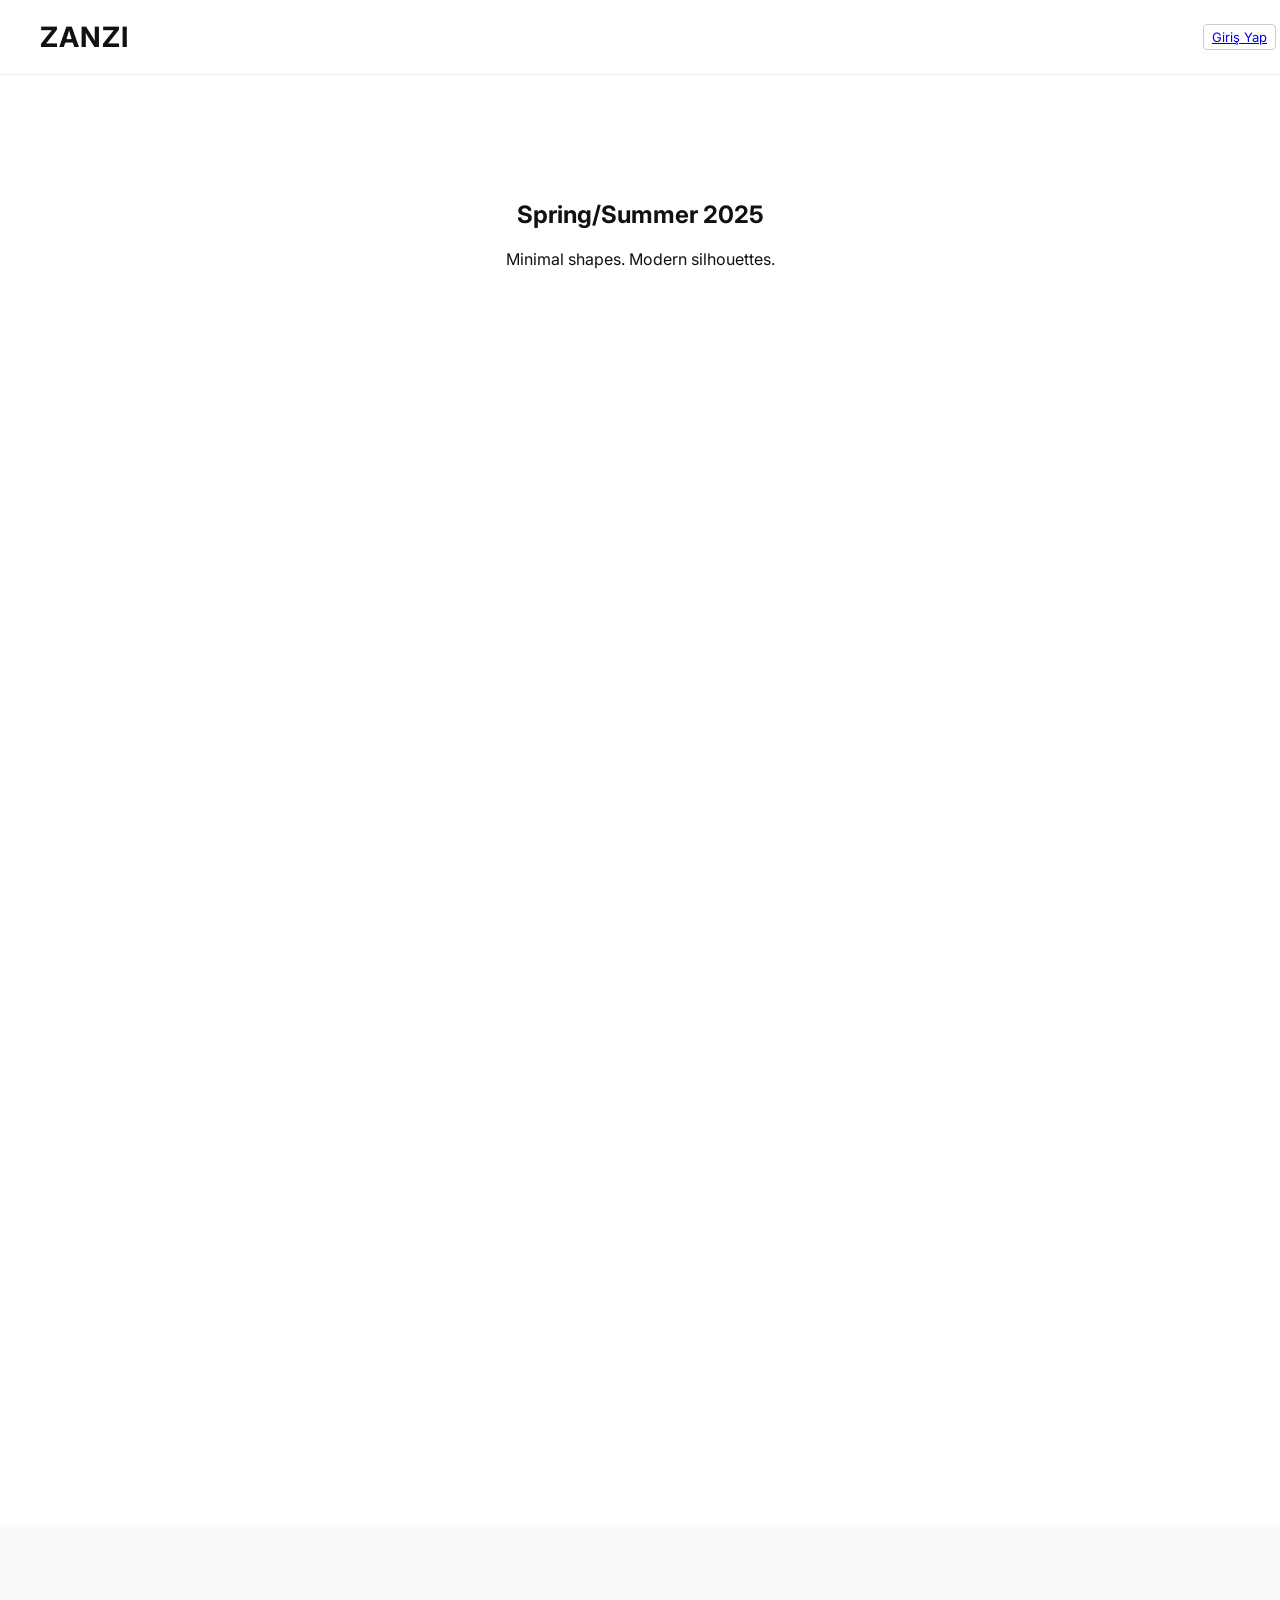
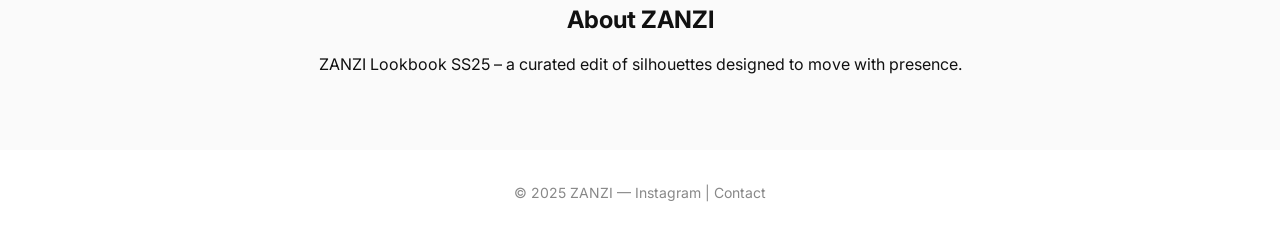
==== commit 90dd0259: "Update index.html" ====
--- a/index.html
+++ b/index.html
@@ -1,39 +1,18 @@
 <!DOCTYPE html>
-<html lang="en">
+<html lang="tr">
 <head>
   <meta charset="UTF-8" />
   <meta name="viewport" content="width=device-width, initial-scale=1.0" />
   <title>ZANZI Lookbook</title>
   <link rel="stylesheet" href="style.css" />
-  <link href="https://fonts.googleapis.com/css2?family=Playfair+Display:wght@400;600&family=Inter:wght@400;500&display=swap" rel="stylesheet">
-</head>
-<body class="page-transition">
-
-<header class="header">
-  <div class="logo">ZANZI</div>
-  <div class="user-hamburger">
-    <div id="userInfo" class="user-info"></div>
-    <div class="hamburger" onclick="toggleMenu()">
-      <svg width="28" height="18" viewBox="0 0 28 18" fill="none" xmlns="http://www.w3.org/2000/svg">
-        <rect class="line1" y="0" width="28" height="2" fill="black"/>
-        <rect class="line2" y="8" width="28" height="2" fill="black"/>
-        <rect class="line3" y="16" width="28" height="2" fill="black"/>
-      </svg>
-    </div>
-  </div>
-</header>
-
-<div id="overlay" class="overlay" onclick="toggleMenu()"></div>
-  
-<nav id="mobileMenu" class="mobile-menu">
-  <div class="close-btn" onclick="toggleMenu()">
-    <svg viewBox="0 0 24 24" width="20" height="20" xmlns="http://www.w3.org/2000/svg">
-      <line x1="4" y1="4" x2="20" y2="20" stroke="#000" stroke-width="2" />
-      <line x1="20" y1="4" x2="4" y2="20" stroke="#000" stroke-width="2" />
-    </svg>
-  </div>
-
-<style>
+  <link href="https://fonts.googleapis.com/css2?family=Playfair+Display:wght@400;600&family=Inter:wght@400;500&display=swap" rel="stylesheet" />
+  <style>
+    body {
+      font-family: 'Inter', sans-serif;
+      margin: 0;
+      padding: 0;
+    }
+
     .header {
       display: flex;
       justify-content: space-between;
@@ -46,20 +25,25 @@
       top: 0;
       z-index: 1000;
     }
+
     .logo {
       font-size: 28px;
       font-weight: bold;
     }
+
     .user-hamburger {
       display: flex;
       align-items: center;
       gap: 16px;
     }
+
     .user-info {
       font-size: 14px;
       color: #333;
     }
-    .user-info a, .user-info button {
+
+    .user-info a,
+    .user-info button {
       font-size: 13px;
       margin-left: 12px;
       padding: 4px 8px;
@@ -68,29 +52,115 @@
       background: none;
       cursor: pointer;
     }
+
+    .hamburger {
+      cursor: pointer;
+    }
+
+    .mobile-menu {
+      position: fixed;
+      top: 0;
+      left: -100%;
+      width: 300px;
+      height: 100%;
+      background: white;
+      transition: left 0.3s ease;
+      z-index: 999;
+      padding-top: 80px;
+    }
+
+    .mobile-menu.show-menu {
+      left: 0;
+    }
+
+    .menu-links {
+      list-style: none;
+      padding: 0;
+    }
+
+    .menu-links li {
+      padding: 12px 24px;
+    }
+
+    .menu-links li a {
+      text-decoration: none;
+      font-size: 16px;
+      color: #333;
+    }
+
+    .close-btn {
+      position: absolute;
+      top: 20px;
+      right: 20px;
+      cursor: pointer;
+    }
+
+    #overlay {
+      position: fixed;
+      top: 0;
+      left: 0;
+      width: 100%;
+      height: 100%;
+      background: rgba(0, 0, 0, 0.5);
+      opacity: 0;
+      pointer-events: none;
+      transition: opacity 0.3s ease;
+      z-index: 998;
+    }
+
+    #overlay.show {
+      opacity: 1;
+      pointer-events: all;
+    }
+
+    main {
+      padding-top: 120px;
+    }
   </style>
-
-  <ul class="menu-links">
-    <li><a href="/yeni-gelenler" class="highlight">Yeni Gelenler</a></li>
-    <li><a href="/kategori/elbise">Elbise</a></li>
-    <li><a href="/kategori/pantolon">Pantolon</a></li>
-    <li><a href="/kategori/gomlek-ve-bluzlar">Gömlek ve Bluzlar</a></li>
-    <li><a href="/kategori/takim-ve-kombinler">Takım ve Kombinler</a></li>
-    <li><a href="/kategori/ceket">Ceket</a></li>
-    <li><a href="/kategori/etek">Etek</a></li>
-    <li><a href="/kategori/tulum">Tulum</a></li>
-    <li><a href="favoriler.html" class="highlight">Favorilerim</a></li>
-  </ul>
-</nav>
-
-
-<main>
-  <section class="hero">
-    <div class="overlay">
+</head>
+<body>
+
+  <header class="header">
+    <div class="logo">ZANZI</div>
+    <div class="user-hamburger">
+      <div id="userInfo" class="user-info"></div>
+      <div class="hamburger" onclick="toggleMenu()">
+        <svg width="28" height="18" viewBox="0 0 28 18" fill="none" xmlns="http://www.w3.org/2000/svg">
+          <rect class="line1" y="0" width="28" height="2" fill="black"/>
+          <rect class="line2" y="8" width="28" height="2" fill="black"/>
+          <rect class="line3" y="16" width="28" height="2" fill="black"/>
+        </svg>
+      </div>
+    </div>
+  </header>
+
+  <div id="overlay" onclick="toggleMenu()"></div>
+
+  <nav id="mobileMenu" class="mobile-menu">
+    <div class="close-btn" onclick="toggleMenu()">
+      <svg viewBox="0 0 24 24" width="20" height="20" xmlns="http://www.w3.org/2000/svg">
+        <line x1="4" y1="4" x2="20" y2="20" stroke="#000" stroke-width="2" />
+        <line x1="20" y1="4" x2="4" y2="20" stroke="#000" stroke-width="2" />
+      </svg>
+    </div>
+    <ul class="menu-links">
+      <li><a href="/yeni-gelenler">Yeni Gelenler</a></li>
+      <li><a href="/kategori/elbise">Elbise</a></li>
+      <li><a href="/kategori/pantolon">Pantolon</a></li>
+      <li><a href="/kategori/gomlek-ve-bluzlar">Gömlek ve Bluzlar</a></li>
+      <li><a href="/kategori/takim-ve-kombinler">Takım ve Kombinler</a></li>
+      <li><a href="/kategori/ceket">Ceket</a></li>
+      <li><a href="/kategori/etek">Etek</a></li>
+      <li><a href="/kategori/tulum">Tulum</a></li>
+      <li><a href="favoriler.html">Favorilerim</a></li>
+    </ul>
+  </nav>
+
+  <main>
+    <section class="hero">
       <h1>Spring/Summer 2025</h1>
       <p>Minimal shapes. Modern silhouettes.</p>
-    </div>
-  </section>
+    </section>
 
   <section class="lookbook">
     <!-- Beyaz Elbise -->
@@ -245,29 +315,31 @@
   </section>
 </main>
 
-<footer>
-  <p>© 2025 ZANZI — Instagram | Contact</p>
-</footer>
-
-<script>
-  const currentUser = localStorage.getItem("currentUser");
-  const userInfo = document.getElementById("userInfo");
-
-  if (userInfo) {
-    if (currentUser) {
-      userInfo.innerHTML = `👋 Merhaba, ${currentUser} <button onclick="logout()">Çıkış</button>`;
-    } else {
-      userInfo.innerHTML = `<a href='login.html'>Giriş Yap</a>`;
-    }
-  }
-
-  function logout() {
-    localStorage.removeItem("currentUser");
-    location.reload();
-  }
-</script>
-<script src="script.js"></script>
-
+  <footer>
+    <p>© 2025 ZANZI — Instagram | Contact</p>
+  </footer>
+
+  <script>
+    function toggleMenu() {
+      document.getElementById('mobileMenu').classList.toggle('show-menu');
+      document.getElementById('overlay').classList.toggle('show');
+    }
+
+    const currentUser = localStorage.getItem("currentUser");
+    const userInfo = document.getElementById("userInfo");
+
+    if (userInfo) {
+      if (currentUser) {
+        userInfo.innerHTML = `👋 Merhaba, ${currentUser} <button onclick="logout()">Çıkış</button>`;
+      } else {
+        userInfo.innerHTML = `<a href='login.html'>Giriş Yap</a>`;
+      }
+    }
+
+    function logout() {
+      localStorage.removeItem("currentUser");
+      location.reload();
+    }
+  </script>
 </body>
 </html>
-
